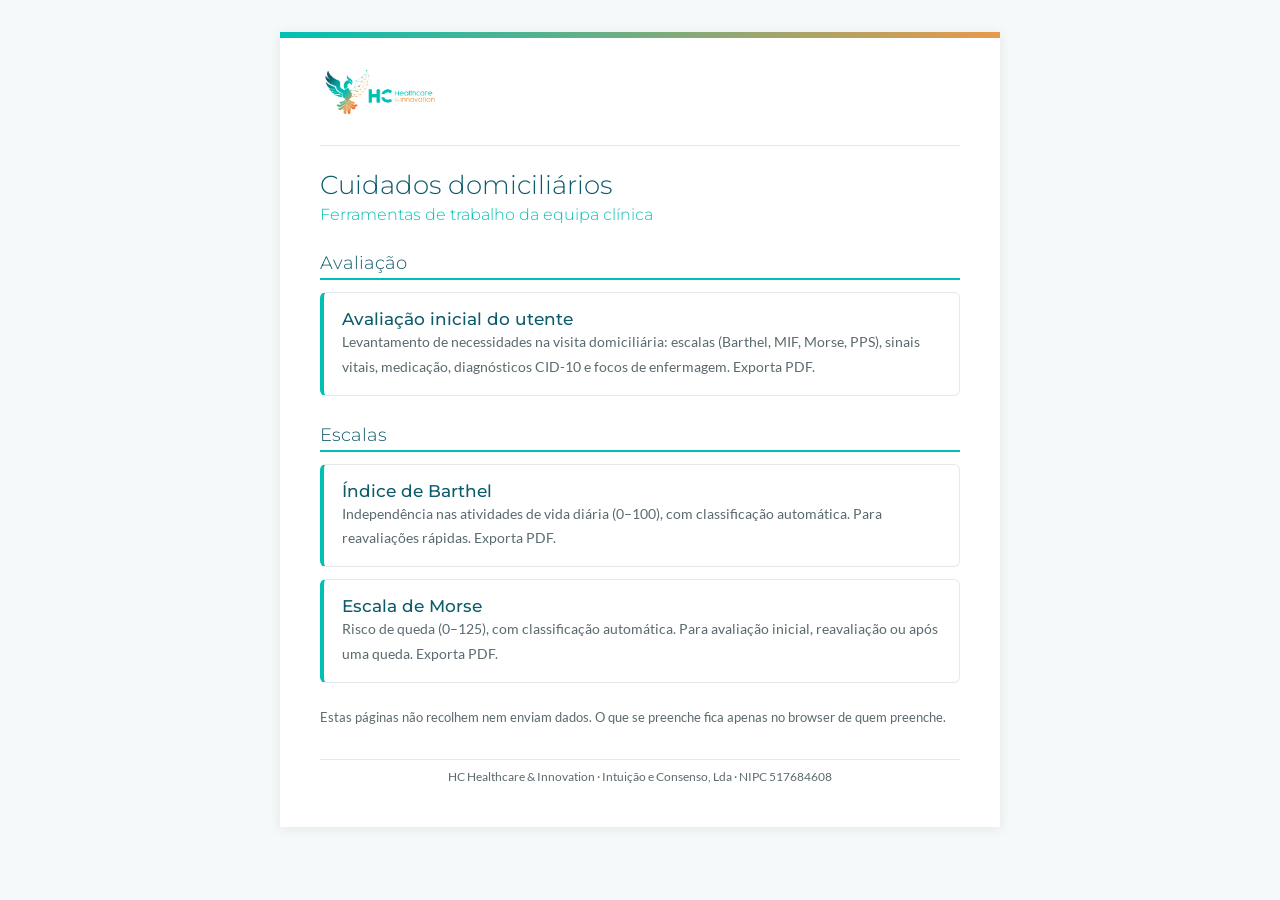
==== index.html @ 6fa8cf71 "feat: ferramentas isoladas de Barthel e Morse; escalas numa fonte única - barthel/ e morse/: identif" ====
<!doctype html>
<html lang="pt-PT">
<head>
<meta charset="utf-8">
<meta name="viewport" content="width=device-width, initial-scale=1">
<meta name="robots" content="noindex, nofollow">
<meta http-equiv="Content-Security-Policy" content="default-src 'none'; img-src data:; font-src data:; style-src 'unsafe-inline'; form-action 'none'; base-uri 'none'">
<title>HC · Cuidados Domiciliários</title>
<style>
@font-face { font-family: "Lato"; font-weight: 400; font-display: swap; src: url("[data-uri]") format("woff2"); }
@font-face { font-family: "Lato"; font-weight: 700; font-display: swap; src: url("[data-uri]") format("woff2"); }
@font-face { font-family: "Montserrat"; font-weight: 300 700; font-display: swap; src: url("[data-uri]") format("woff2-variations"); }
:root {
  --hc-turquesa: #00C0B5; --hc-petroleo: #0e5b6b; --hc-laranja: #E9994A;
  --hc-texto: #1a1a1a; --hc-texto-sec: #5a6a6e; --hc-linha: #e4eaeb; --hc-fundo-alt: #f5f9f9;
  color-scheme: light;
}
* { box-sizing: border-box; }
body { margin: 0; background: var(--hc-fundo-alt); color: var(--hc-texto); font: 16px/1.55 "Lato", system-ui, sans-serif; }
main { max-width: 720px; margin: 0 auto; background: #fff; min-height: 100vh; padding: 0 16px 40px; }
@media (min-width: 760px) { main { margin: 32px auto; min-height: 0; padding: 0 40px 40px; box-shadow: 0 2px 12px rgba(0,0,0,.08); } }
.faixa { height: 6px; margin: 0 -16px; background: linear-gradient(90deg, var(--hc-turquesa), var(--hc-laranja)); }
@media (min-width: 760px) { .faixa { margin: 0 -40px; } }
header { padding: 24px 0 16px; border-bottom: 1px solid var(--hc-linha); }
header img { height: 60px; width: auto; }
h1 { font: 300 26px/1.2 "Montserrat", system-ui, sans-serif; color: var(--hc-petroleo); margin: 24px 0 4px; }
.sub { font: 300 16px "Montserrat", system-ui, sans-serif; color: var(--hc-turquesa); margin: 0 0 24px; }
h2 { font: 300 18px "Montserrat", system-ui, sans-serif; color: var(--hc-petroleo); margin: 28px 0 12px; padding-bottom: 4px; border-bottom: 2px solid var(--hc-turquesa); }
ul { list-style: none; padding: 0; margin: 0; }
li a {
  display: block; text-decoration: none; color: inherit; padding: 16px 18px; margin-bottom: 12px;
  border: 1px solid var(--hc-linha); border-left: 4px solid var(--hc-turquesa); border-radius: 6px;
}
li a:hover, li a:focus-visible { background: var(--hc-fundo-alt); outline: none; border-left-color: var(--hc-petroleo); }
li strong { display: block; font: 500 17px "Montserrat", system-ui, sans-serif; color: var(--hc-petroleo); }
li span { font-size: 14px; color: var(--hc-texto-sec); }
.nota { font-size: 13px; color: var(--hc-texto-sec); margin-top: 24px; }
footer { margin-top: 32px; padding-top: 8px; border-top: 1px solid var(--hc-linha); font-size: 12px; color: var(--hc-texto-sec); text-align: center; }
</style>
</head>
<body>
<main>
  <div class="faixa" aria-hidden="true"></div>
  <header><img src="[data-uri]" alt="HC Healthcare &amp; Innovation"></header>
  <h1>Cuidados domiciliários</h1>
  <p class="sub">Ferramentas de trabalho da equipa clínica</p>
  <h2>Avaliação</h2>
  <ul>
    <li><a href="eval-hc-patient/">
      <strong>Avaliação inicial do utente</strong>
      <span>Levantamento de necessidades na visita domiciliária: escalas (Barthel, MIF, Morse, PPS), sinais vitais, medicação, diagnósticos CID-10 e focos de enfermagem. Exporta PDF.</span>
    </a></li>
  </ul>
  <h2>Escalas</h2>
  <ul>
    <li><a href="barthel/">
      <strong>Índice de Barthel</strong>
      <span>Independência nas atividades de vida diária (0–100), com classificação automática. Para reavaliações rápidas. Exporta PDF.</span>
    </a></li>
    <li><a href="morse/">
      <strong>Escala de Morse</strong>
      <span>Risco de queda (0–125), com classificação automática. Para avaliação inicial, reavaliação ou após uma queda. Exporta PDF.</span>
    </a></li>
  </ul>
  <p class="nota">Estas páginas não recolhem nem enviam dados. O que se preenche fica apenas no browser de quem preenche.</p>
  <footer>HC Healthcare &amp; Innovation · Intuição e Consenso, Lda · NIPC 517684608</footer>
</main>
</body>
</html>
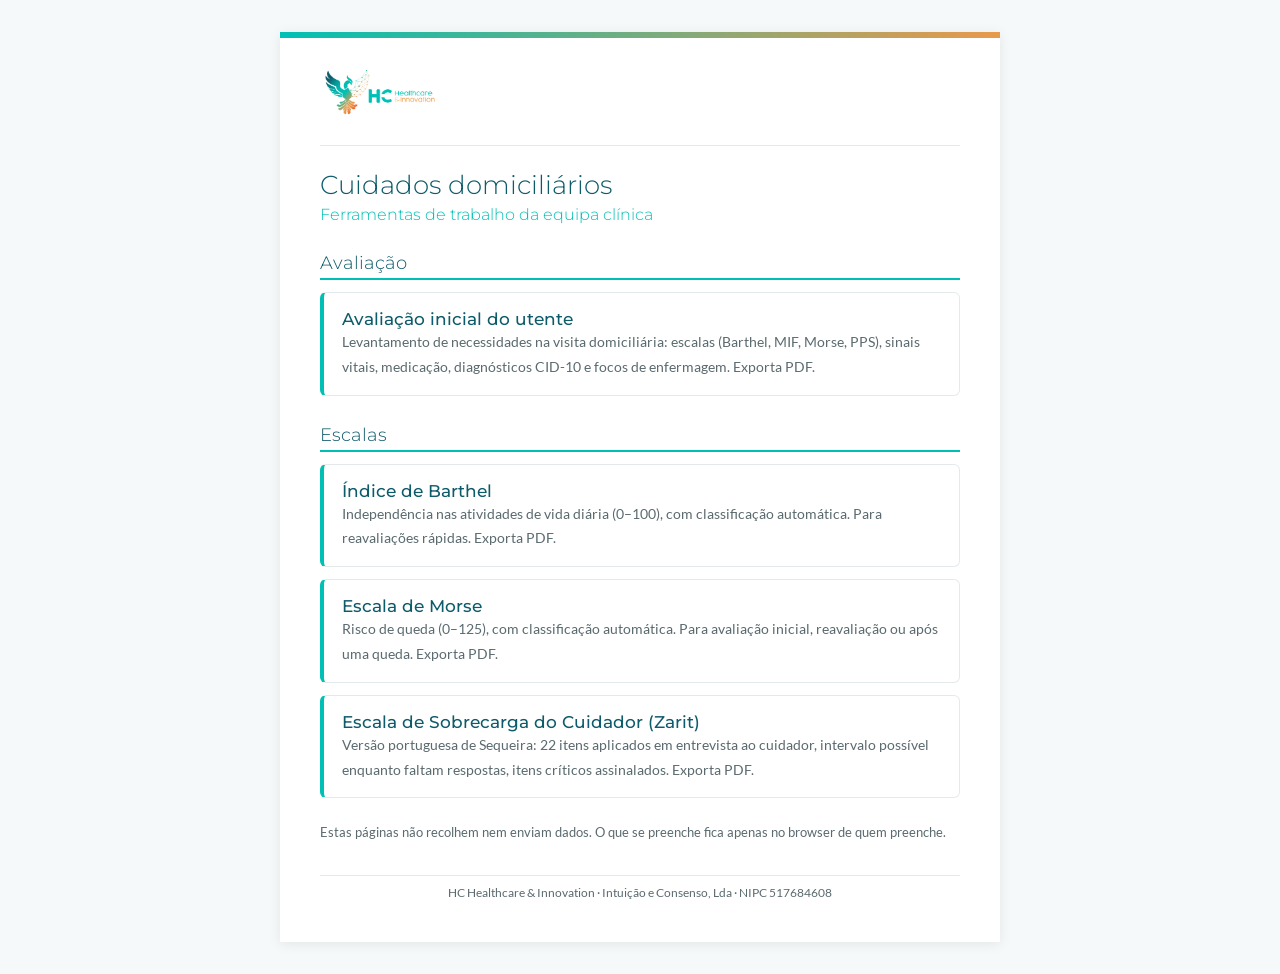
==== commit 9524ccc2: "feat(esc-zarit): Escala de Sobrecarga do Cuidador com identidade HC (não publicada) Adaptação da cal" ====
--- a/index.html
+++ b/index.html
@@ -61,6 +61,10 @@
       <strong>Escala de Morse</strong>
       <span>Risco de queda (0–125), com classificação automática. Para avaliação inicial, reavaliação ou após uma queda. Exporta PDF.</span>
     </a></li>
+    <li><a href="esc-zarit/">
+      <strong>Escala de Sobrecarga do Cuidador (Zarit)</strong>
+      <span>Versão portuguesa de Sequeira: 22 itens aplicados em entrevista ao cuidador, intervalo possível enquanto faltam respostas, itens críticos assinalados. Exporta PDF.</span>
+    </a></li>
   </ul>
   <p class="nota">Estas páginas não recolhem nem enviam dados. O que se preenche fica apenas no browser de quem preenche.</p>
   <footer>HC Healthcare &amp; Innovation · Intuição e Consenso, Lda · NIPC 517684608</footer>
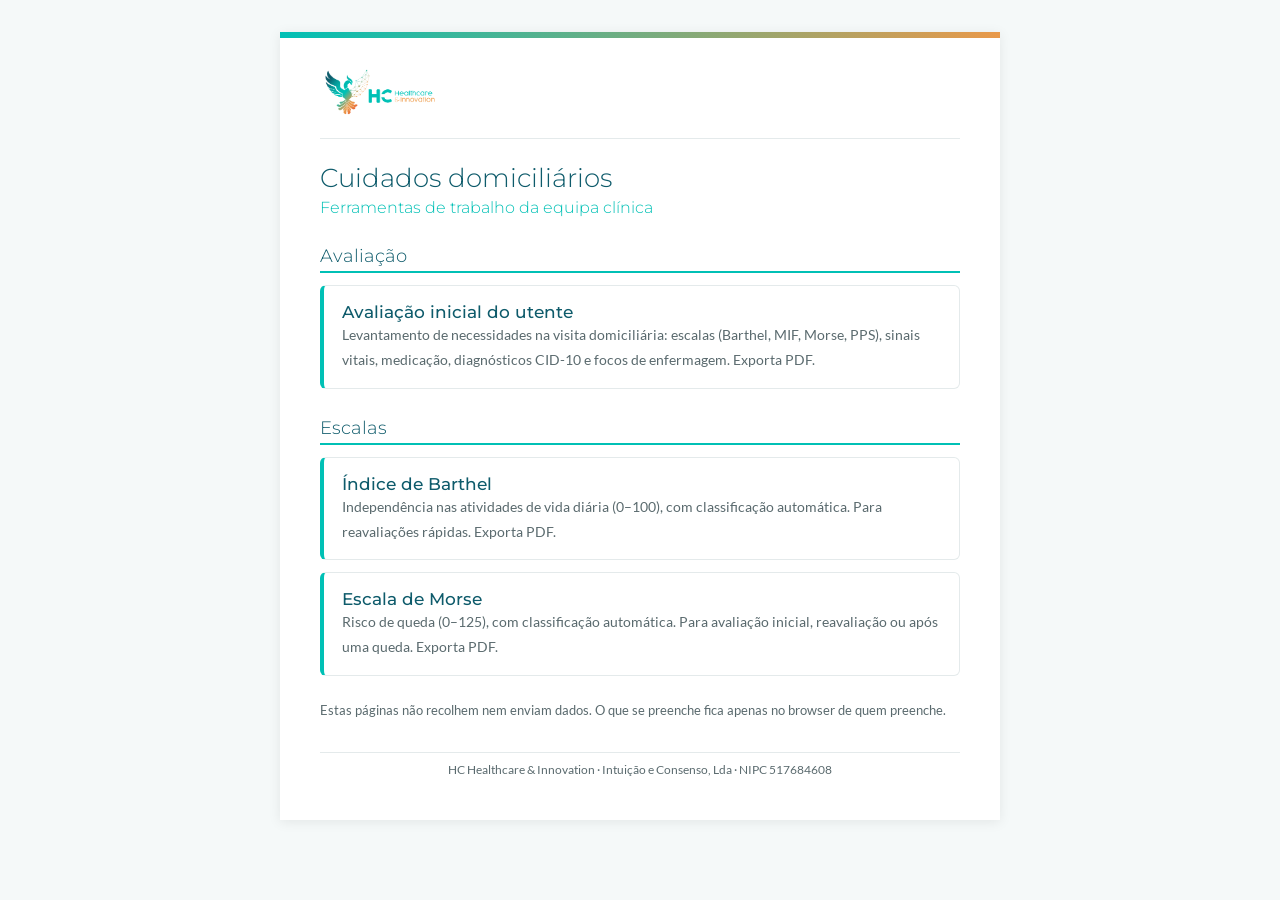
==== commit 2dacadc2: "feat: modo escuro em todas as páginas; Descrição/Uso na Barthel e na Morse - Tema claro/escuro parti" ====
--- a/index.html
+++ b/index.html
@@ -17,11 +17,12 @@
 }
 * { box-sizing: border-box; }
 body { margin: 0; background: var(--hc-fundo-alt); color: var(--hc-texto); font: 16px/1.55 "Lato", system-ui, sans-serif; }
-main { max-width: 720px; margin: 0 auto; background: #fff; min-height: 100vh; padding: 0 16px 40px; }
-@media (min-width: 760px) { main { margin: 32px auto; min-height: 0; padding: 0 40px 40px; box-shadow: 0 2px 12px rgba(0,0,0,.08); } }
+main { max-width: 720px; margin: 0 auto; background: var(--sup); min-height: 100vh; padding: 0 16px 40px; }
+@media (min-width: 760px) { main { margin: 32px auto; min-height: 0; padding: 0 40px 40px; box-shadow: 0 2px 12px var(--sombra); } }
 .faixa { height: 6px; margin: 0 -16px; background: linear-gradient(90deg, var(--hc-turquesa), var(--hc-laranja)); }
 @media (min-width: 760px) { .faixa { margin: 0 -40px; } }
-header { padding: 24px 0 16px; border-bottom: 1px solid var(--hc-linha); }
+header { padding: 24px 0 16px; border-bottom: 1px solid var(--hc-linha); display: flex; align-items: center; justify-content: space-between; gap: 12px; }
+header .tema-btn { margin-top: 0; }
 header img { height: 60px; width: auto; }
 h1 { font: 300 26px/1.2 "Montserrat", system-ui, sans-serif; color: var(--hc-petroleo); margin: 24px 0 4px; }
 .sub { font: 300 16px "Montserrat", system-ui, sans-serif; color: var(--hc-turquesa); margin: 0 0 24px; }
@@ -36,7 +37,87 @@
 li span { font-size: 14px; color: var(--hc-texto-sec); }
 .nota { font-size: 13px; color: var(--hc-texto-sec); margin-top: 24px; }
 footer { margin-top: 32px; padding-top: 8px; border-top: 1px solid var(--hc-linha); font-size: 12px; color: var(--hc-texto-sec); text-align: center; }
+/* Tema claro/escuro partilhado por todas as páginas do hc-dom.
+   Embebido no fim do <style> de cada página (depois dos tokens da marca).
+   A impressão é sempre clara. */
+:root {
+  --sup: #ffffff;              /* superfícies: folha, campos, botões secundários */
+  --campo-borda: #c9d4d6;
+  --turq-suave: #e3f7f5;
+  --lar-suave: #fdf4ec;
+  --hc-petroleo-fundo: #0e5b6b; /* fundos petróleo com texto branco (cabeçalhos de tabela, botões) */
+  --sombra: rgba(0, 0, 0, .08);
+}
+@media (prefers-color-scheme: dark) {
+  :root:not([data-theme="light"]) {
+    --hc-texto: #e4f1f1; --hc-texto-sec: #a2bec2; --hc-linha: #24474f; --hc-fundo-alt: #0b2228;
+    --sup: #103039; --campo-borda: #3a5f66; --turq-suave: #123e45; --lar-suave: #3a2a22;
+    --hc-petroleo: #7fd6cf; --hc-laranja-forte: #f08a5d; --sombra: rgba(0, 0, 0, .4);
+    --c1: #5fd9ce; --c1-bg: #123e45; --c2: #f2b46d; --c2-bg: #3a2e1e; --c3: #f08a5d; --c3-bg: #3a2620;
+    color-scheme: dark;
+  }
+}
+:root[data-theme="dark"] {
+  --hc-texto: #e4f1f1; --hc-texto-sec: #a2bec2; --hc-linha: #24474f; --hc-fundo-alt: #0b2228;
+  --sup: #103039; --campo-borda: #3a5f66; --turq-suave: #123e45; --lar-suave: #3a2a22;
+  --hc-petroleo: #7fd6cf; --hc-laranja-forte: #f08a5d; --sombra: rgba(0, 0, 0, .4);
+  --c1: #5fd9ce; --c1-bg: #123e45; --c2: #f2b46d; --c2-bg: #3a2e1e; --c3: #f08a5d; --c3-bg: #3a2620;
+  color-scheme: dark;
+}
+/* O logótipo tem letras escuras: em modo escuro vai sobre uma placa clara */
+@media (prefers-color-scheme: dark) { :root:not([data-theme="light"]) header img { background: #fff; border-radius: 6px; padding: 4px 8px; } }
+:root[data-theme="dark"] header img { background: #fff; border-radius: 6px; padding: 4px 8px; }
+
+.tema-btn {
+  font: 600 12px/1 var(--font-corpo, system-ui); cursor: pointer; border-radius: 6px; padding: 6px 10px; min-height: 32px;
+  border: 1px solid var(--hc-linha); background: var(--sup); color: var(--hc-petroleo); margin-top: 6px;
+}
+.tema-btn:hover { border-color: var(--hc-petroleo); }
+header.cab .doc-id .tema-btn { display: block; margin: 6px 0 0 auto; }
+
+@media print {
+  :root, :root[data-theme="dark"], :root:not([data-theme="light"]) {
+    --hc-texto: #1a1a1a; --hc-texto-sec: #5a6a6e; --hc-linha: #e4eaeb; --hc-fundo-alt: #f5f9f9;
+    --sup: #ffffff; --campo-borda: #c9d4d6; --turq-suave: #e3f7f5; --lar-suave: #fdf4ec;
+    --hc-petroleo: #0e5b6b; --hc-laranja-forte: #E86031; --sombra: none;
+    --c1: #0E7A6F; --c1-bg: #DDF4F1; --c2: #9A5A12; --c2-bg: #FCEBD6; --c3: #B8441A; --c3-bg: #FADFD3;
+    color-scheme: light;
+  }
+  header img { background: none !important; padding: 0 !important; }
+  .tema-btn { display: none !important; }
+}
+
 </style>
+<script>
+/* Alternância claro/escuro. Corre no <head> para aplicar a preferência antes de pintar.
+   A escolha fica em localStorage (só neste browser); sem escolha, segue o sistema. */
+(function () {
+  "use strict";
+  var K = "hc-tema", r = document.documentElement;
+  try { var t = localStorage.getItem(K); if (t === "dark" || t === "light") r.setAttribute("data-theme", t); } catch (e) {}
+  function escuro() {
+    var t = r.getAttribute("data-theme");
+    return t ? t === "dark" : window.matchMedia("(prefers-color-scheme: dark)").matches;
+  }
+  document.addEventListener("DOMContentLoaded", function () {
+    var alvo = document.querySelector("header.cab .doc-id") || document.querySelector("header");
+    if (!alvo) return;
+    var b = document.createElement("button");
+    b.type = "button";
+    b.className = "tema-btn nao-imprimir";
+    function rotulo() { b.textContent = escuro() ? "Modo claro" : "Modo escuro"; b.setAttribute("aria-pressed", String(escuro())); }
+    b.addEventListener("click", function () {
+      var novo = escuro() ? "light" : "dark";
+      r.setAttribute("data-theme", novo);
+      try { localStorage.setItem(K, novo); } catch (e) {}
+      rotulo();
+    });
+    rotulo();
+    alvo.appendChild(b);
+  });
+})();
+
+</script>
 </head>
 <body>
 <main>
@@ -61,10 +142,6 @@
       <strong>Escala de Morse</strong>
       <span>Risco de queda (0–125), com classificação automática. Para avaliação inicial, reavaliação ou após uma queda. Exporta PDF.</span>
     </a></li>
-    <li><a href="esc-zarit/">
-      <strong>Escala de Sobrecarga do Cuidador (Zarit)</strong>
-      <span>Versão portuguesa de Sequeira: 22 itens aplicados em entrevista ao cuidador, intervalo possível enquanto faltam respostas, itens críticos assinalados. Exporta PDF.</span>
-    </a></li>
   </ul>
   <p class="nota">Estas páginas não recolhem nem enviam dados. O que se preenche fica apenas no browser de quem preenche.</p>
   <footer>HC Healthcare &amp; Innovation · Intuição e Consenso, Lda · NIPC 517684608</footer>
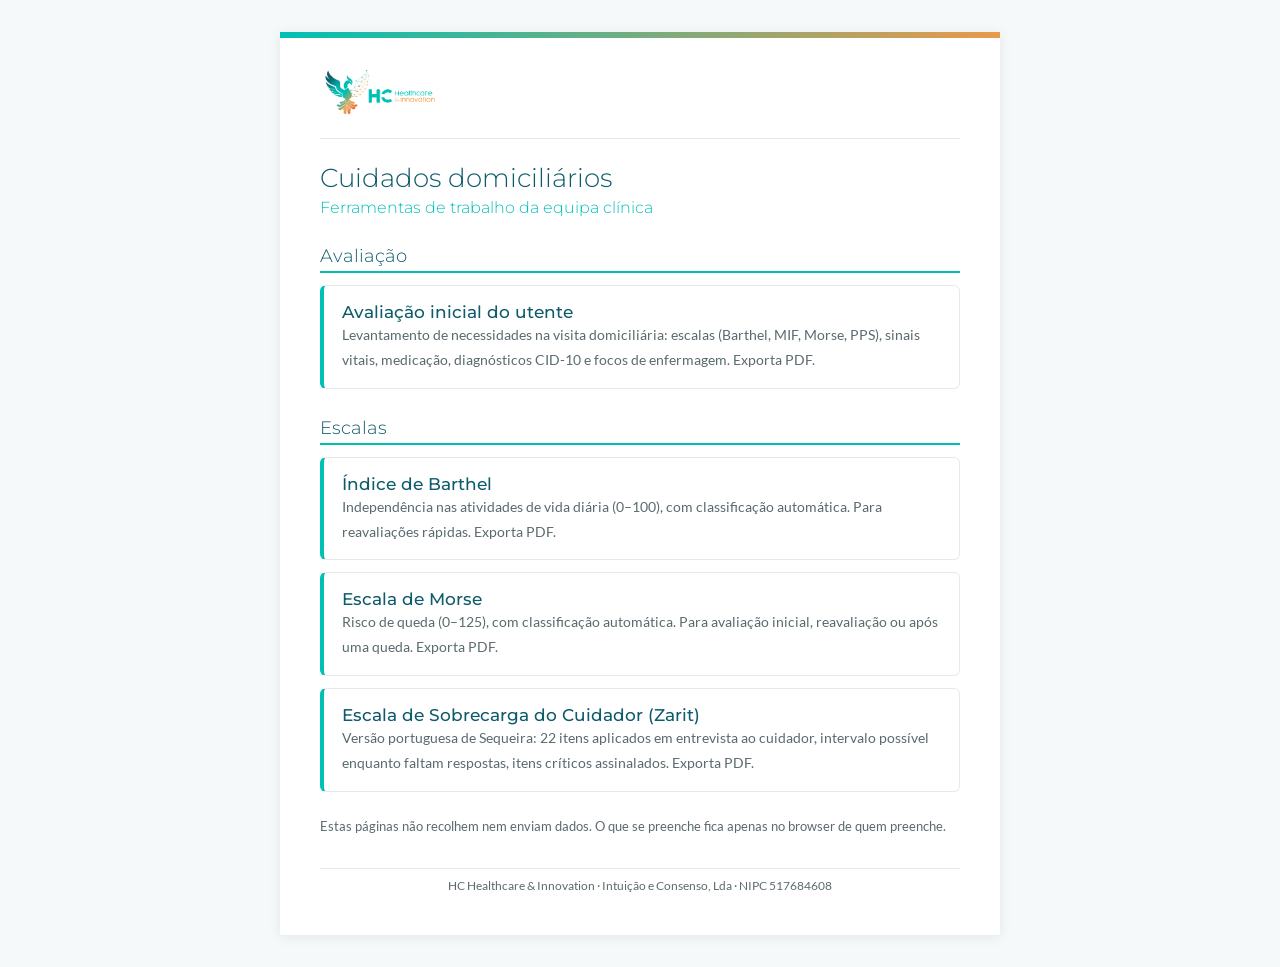
==== commit 148640c7: "Merge branch 'gh-pages' into esc-zarit" ====
--- a/index.html
+++ b/index.html
@@ -142,6 +142,10 @@
       <strong>Escala de Morse</strong>
       <span>Risco de queda (0–125), com classificação automática. Para avaliação inicial, reavaliação ou após uma queda. Exporta PDF.</span>
     </a></li>
+    <li><a href="esc-zarit/">
+      <strong>Escala de Sobrecarga do Cuidador (Zarit)</strong>
+      <span>Versão portuguesa de Sequeira: 22 itens aplicados em entrevista ao cuidador, intervalo possível enquanto faltam respostas, itens críticos assinalados. Exporta PDF.</span>
+    </a></li>
   </ul>
   <p class="nota">Estas páginas não recolhem nem enviam dados. O que se preenche fica apenas no browser de quem preenche.</p>
   <footer>HC Healthcare &amp; Innovation · Intuição e Consenso, Lda · NIPC 517684608</footer>
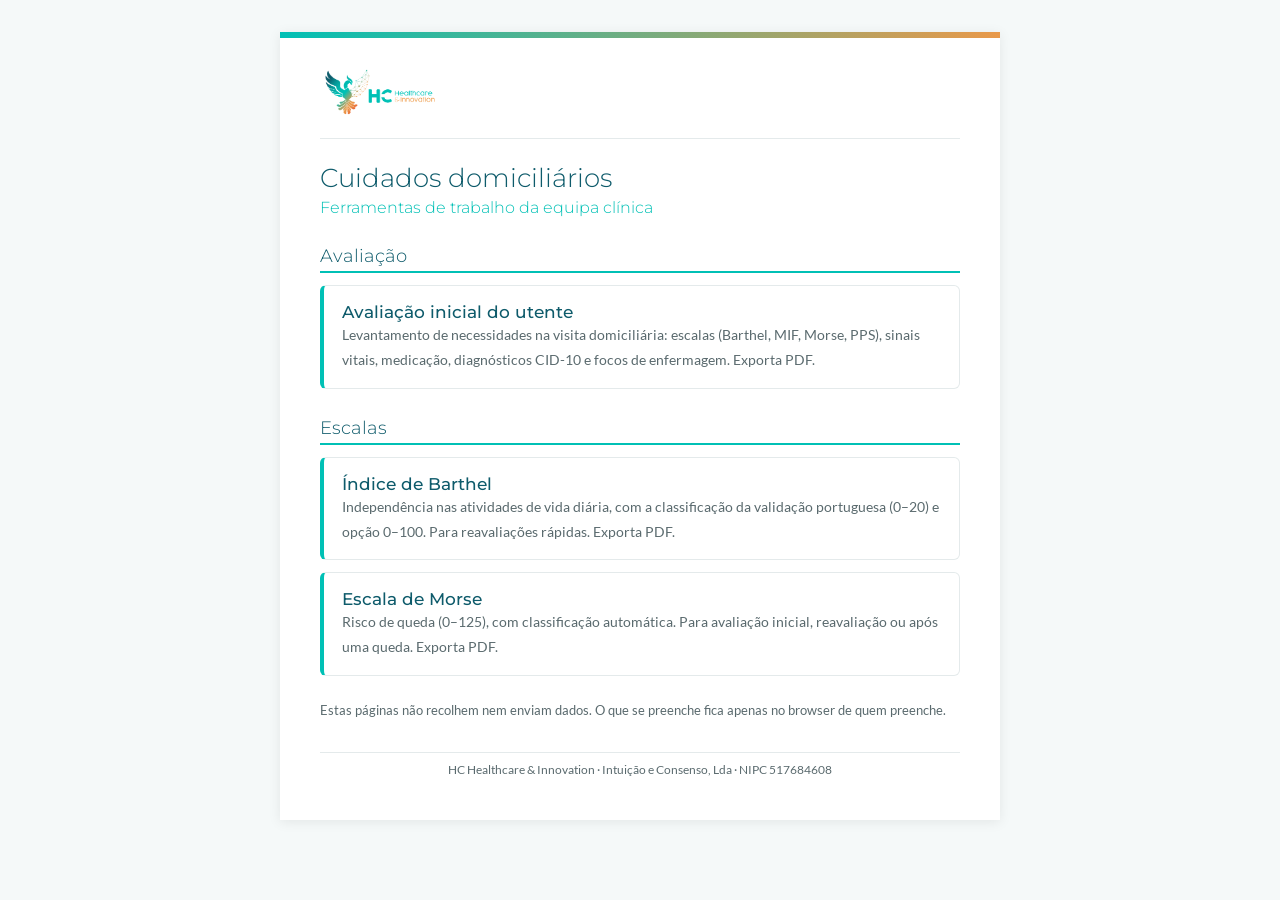
==== commit 61a2e95c: "feat(barthel): classificação portuguesa (Martins/Araújo) em 0-20 com interruptor 0-100 - Cortes de M" ====
--- a/index.html
+++ b/index.html
@@ -75,6 +75,17 @@
 .tema-btn:hover { border-color: var(--hc-petroleo); }
 header.cab .doc-id .tema-btn { display: block; margin: 6px 0 0 auto; }
 
+/* Interruptor (ex.: Barthel 0–20 ↔ 0–100) */
+.switch { display: inline-flex; align-items: center; gap: 8px; cursor: pointer; font: 700 13px var(--font-corpo, system-ui); color: var(--hc-petroleo); user-select: none; min-height: 32px; }
+.switch input { position: absolute; opacity: 0; width: 1px; height: 1px; }
+.switch .trilho-sw { width: 40px; height: 22px; border-radius: 11px; background: var(--campo-borda); position: relative; transition: background .2s; flex: none; }
+.switch .trilho-sw::after { content: ""; position: absolute; top: 3px; left: 3px; width: 16px; height: 16px; border-radius: 50%; background: var(--sup); transition: left .2s; box-shadow: 0 1px 2px rgba(0,0,0,.3); }
+.switch input:checked + .trilho-sw { background: var(--hc-petroleo-fundo); }
+.switch input:checked + .trilho-sw::after { left: 21px; }
+.switch input:focus-visible + .trilho-sw { outline: 3px solid var(--hc-turquesa); outline-offset: 2px; }
+@media (prefers-reduced-motion: reduce) { .switch .trilho-sw, .switch .trilho-sw::after { transition: none; } }
+@media print { .switch { display: none !important; } }
+
 @media print {
   :root, :root[data-theme="dark"], :root:not([data-theme="light"]) {
     --hc-texto: #1a1a1a; --hc-texto-sec: #5a6a6e; --hc-linha: #e4eaeb; --hc-fundo-alt: #f5f9f9;
@@ -136,15 +147,11 @@
   <ul>
     <li><a href="barthel/">
       <strong>Índice de Barthel</strong>
-      <span>Independência nas atividades de vida diária (0–100), com classificação automática. Para reavaliações rápidas. Exporta PDF.</span>
+      <span>Independência nas atividades de vida diária, com a classificação da validação portuguesa (0–20) e opção 0–100. Para reavaliações rápidas. Exporta PDF.</span>
     </a></li>
     <li><a href="morse/">
       <strong>Escala de Morse</strong>
       <span>Risco de queda (0–125), com classificação automática. Para avaliação inicial, reavaliação ou após uma queda. Exporta PDF.</span>
-    </a></li>
-    <li><a href="esc-zarit/">
-      <strong>Escala de Sobrecarga do Cuidador (Zarit)</strong>
-      <span>Versão portuguesa de Sequeira: 22 itens aplicados em entrevista ao cuidador, intervalo possível enquanto faltam respostas, itens críticos assinalados. Exporta PDF.</span>
     </a></li>
   </ul>
   <p class="nota">Estas páginas não recolhem nem enviam dados. O que se preenche fica apenas no browser de quem preenche.</p>
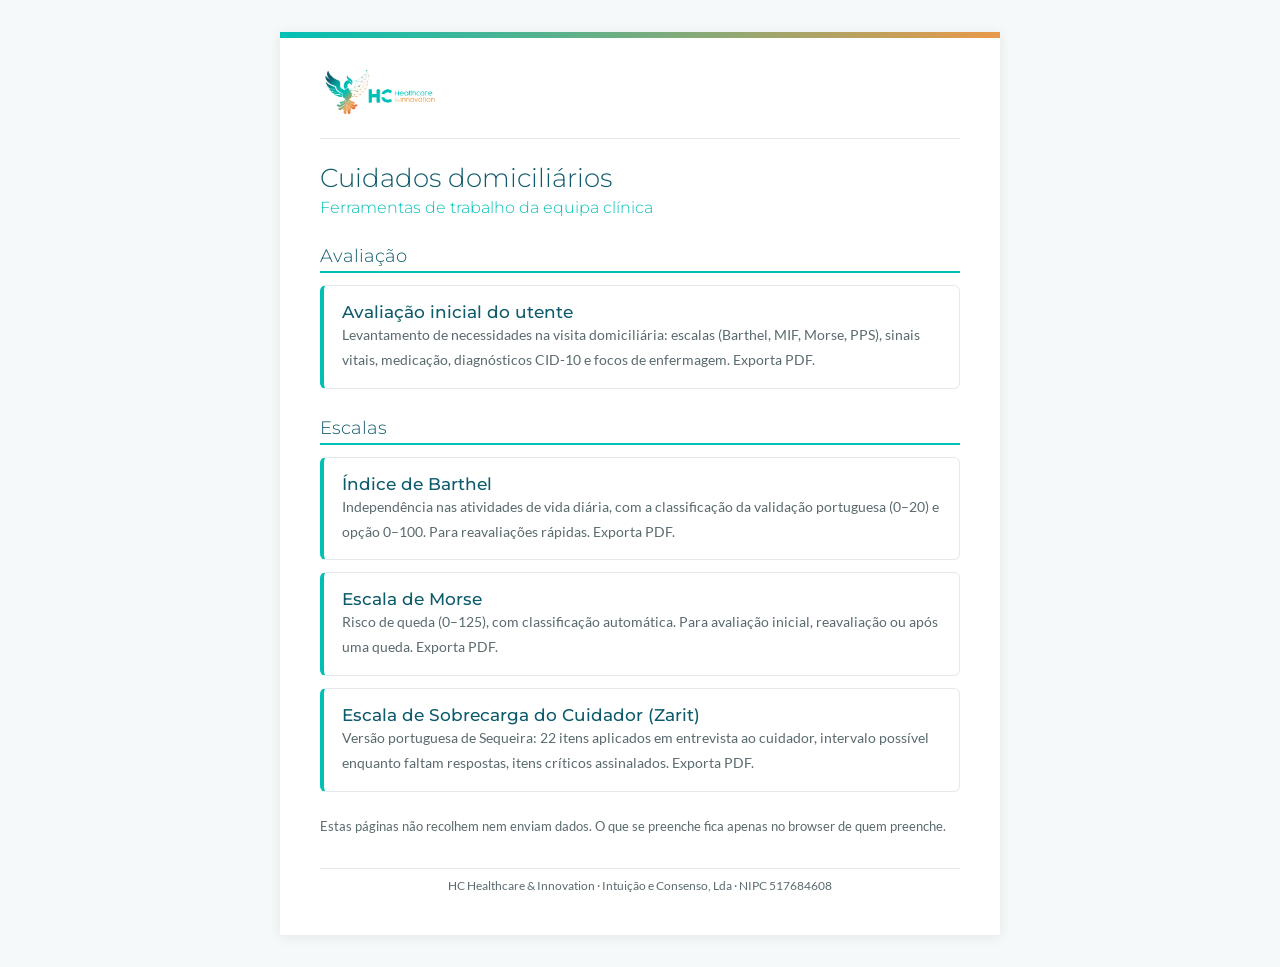
==== commit dcfa607b: "Merge branch 'gh-pages' into esc-zarit" ====
--- a/index.html
+++ b/index.html
@@ -47,13 +47,14 @@
   --lar-suave: #fdf4ec;
   --hc-petroleo-fundo: #0e5b6b; /* fundos petróleo com texto branco (cabeçalhos de tabela, botões) */
   --sombra: rgba(0, 0, 0, .08);
+  --sobre-c3: #ffffff;          /* texto sobre o laranja de alerta */
 }
 @media (prefers-color-scheme: dark) {
   :root:not([data-theme="light"]) {
     --hc-texto: #e4f1f1; --hc-texto-sec: #a2bec2; --hc-linha: #24474f; --hc-fundo-alt: #0b2228;
     --sup: #103039; --campo-borda: #3a5f66; --turq-suave: #123e45; --lar-suave: #3a2a22;
     --hc-petroleo: #7fd6cf; --hc-laranja-forte: #f08a5d; --sombra: rgba(0, 0, 0, .4);
-    --c1: #5fd9ce; --c1-bg: #123e45; --c2: #f2b46d; --c2-bg: #3a2e1e; --c3: #f08a5d; --c3-bg: #3a2620;
+    --c1: #5fd9ce; --c1-bg: #123e45; --c2: #f2b46d; --c2-bg: #3a2e1e; --c3: #f08a5d; --c3-bg: #3a2620; --sobre-c3: #06262c;
     color-scheme: dark;
   }
 }
@@ -61,7 +62,7 @@
   --hc-texto: #e4f1f1; --hc-texto-sec: #a2bec2; --hc-linha: #24474f; --hc-fundo-alt: #0b2228;
   --sup: #103039; --campo-borda: #3a5f66; --turq-suave: #123e45; --lar-suave: #3a2a22;
   --hc-petroleo: #7fd6cf; --hc-laranja-forte: #f08a5d; --sombra: rgba(0, 0, 0, .4);
-  --c1: #5fd9ce; --c1-bg: #123e45; --c2: #f2b46d; --c2-bg: #3a2e1e; --c3: #f08a5d; --c3-bg: #3a2620;
+  --c1: #5fd9ce; --c1-bg: #123e45; --c2: #f2b46d; --c2-bg: #3a2e1e; --c3: #f08a5d; --c3-bg: #3a2620; --sobre-c3: #06262c;
   color-scheme: dark;
 }
 /* O logótipo tem letras escuras: em modo escuro vai sobre uma placa clara */
@@ -91,7 +92,7 @@
     --hc-texto: #1a1a1a; --hc-texto-sec: #5a6a6e; --hc-linha: #e4eaeb; --hc-fundo-alt: #f5f9f9;
     --sup: #ffffff; --campo-borda: #c9d4d6; --turq-suave: #e3f7f5; --lar-suave: #fdf4ec;
     --hc-petroleo: #0e5b6b; --hc-laranja-forte: #E86031; --sombra: none;
-    --c1: #0E7A6F; --c1-bg: #DDF4F1; --c2: #9A5A12; --c2-bg: #FCEBD6; --c3: #B8441A; --c3-bg: #FADFD3;
+    --c1: #0E7A6F; --c1-bg: #DDF4F1; --c2: #9A5A12; --c2-bg: #FCEBD6; --c3: #B8441A; --c3-bg: #FADFD3; --sobre-c3: #ffffff;
     color-scheme: light;
   }
   header img { background: none !important; padding: 0 !important; }
@@ -153,6 +154,10 @@
       <strong>Escala de Morse</strong>
       <span>Risco de queda (0–125), com classificação automática. Para avaliação inicial, reavaliação ou após uma queda. Exporta PDF.</span>
     </a></li>
+    <li><a href="esc-zarit/">
+      <strong>Escala de Sobrecarga do Cuidador (Zarit)</strong>
+      <span>Versão portuguesa de Sequeira: 22 itens aplicados em entrevista ao cuidador, intervalo possível enquanto faltam respostas, itens críticos assinalados. Exporta PDF.</span>
+    </a></li>
   </ul>
   <p class="nota">Estas páginas não recolhem nem enviam dados. O que se preenche fica apenas no browser de quem preenche.</p>
   <footer>HC Healthcare &amp; Innovation · Intuição e Consenso, Lda · NIPC 517684608</footer>
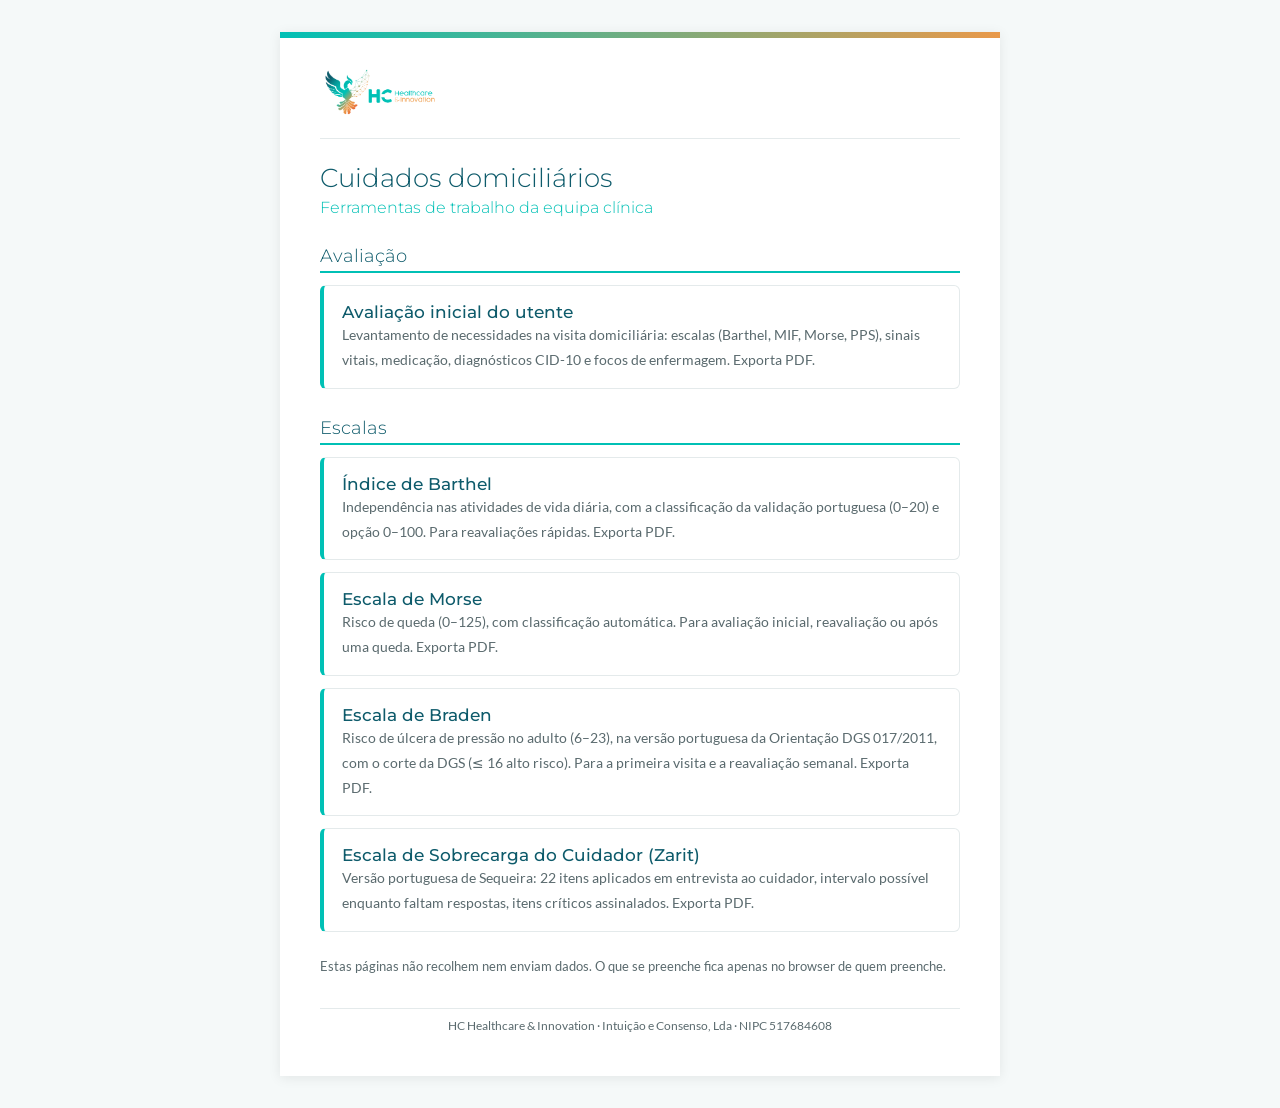
==== commit 0546d572: "feat(braden): Escala de Braden (adulto) como escala isolada Versão portuguesa de 2001 transcrita do " ====
--- a/index.html
+++ b/index.html
@@ -154,6 +154,10 @@
       <strong>Escala de Morse</strong>
       <span>Risco de queda (0–125), com classificação automática. Para avaliação inicial, reavaliação ou após uma queda. Exporta PDF.</span>
     </a></li>
+    <li><a href="braden/">
+      <strong>Escala de Braden</strong>
+      <span>Risco de úlcera de pressão no adulto (6–23), na versão portuguesa da Orientação DGS 017/2011, com o corte da DGS (≤ 16 alto risco). Para a primeira visita e a reavaliação semanal. Exporta PDF.</span>
+    </a></li>
     <li><a href="esc-zarit/">
       <strong>Escala de Sobrecarga do Cuidador (Zarit)</strong>
       <span>Versão portuguesa de Sequeira: 22 itens aplicados em entrevista ao cuidador, intervalo possível enquanto faltam respostas, itens críticos assinalados. Exporta PDF.</span>
